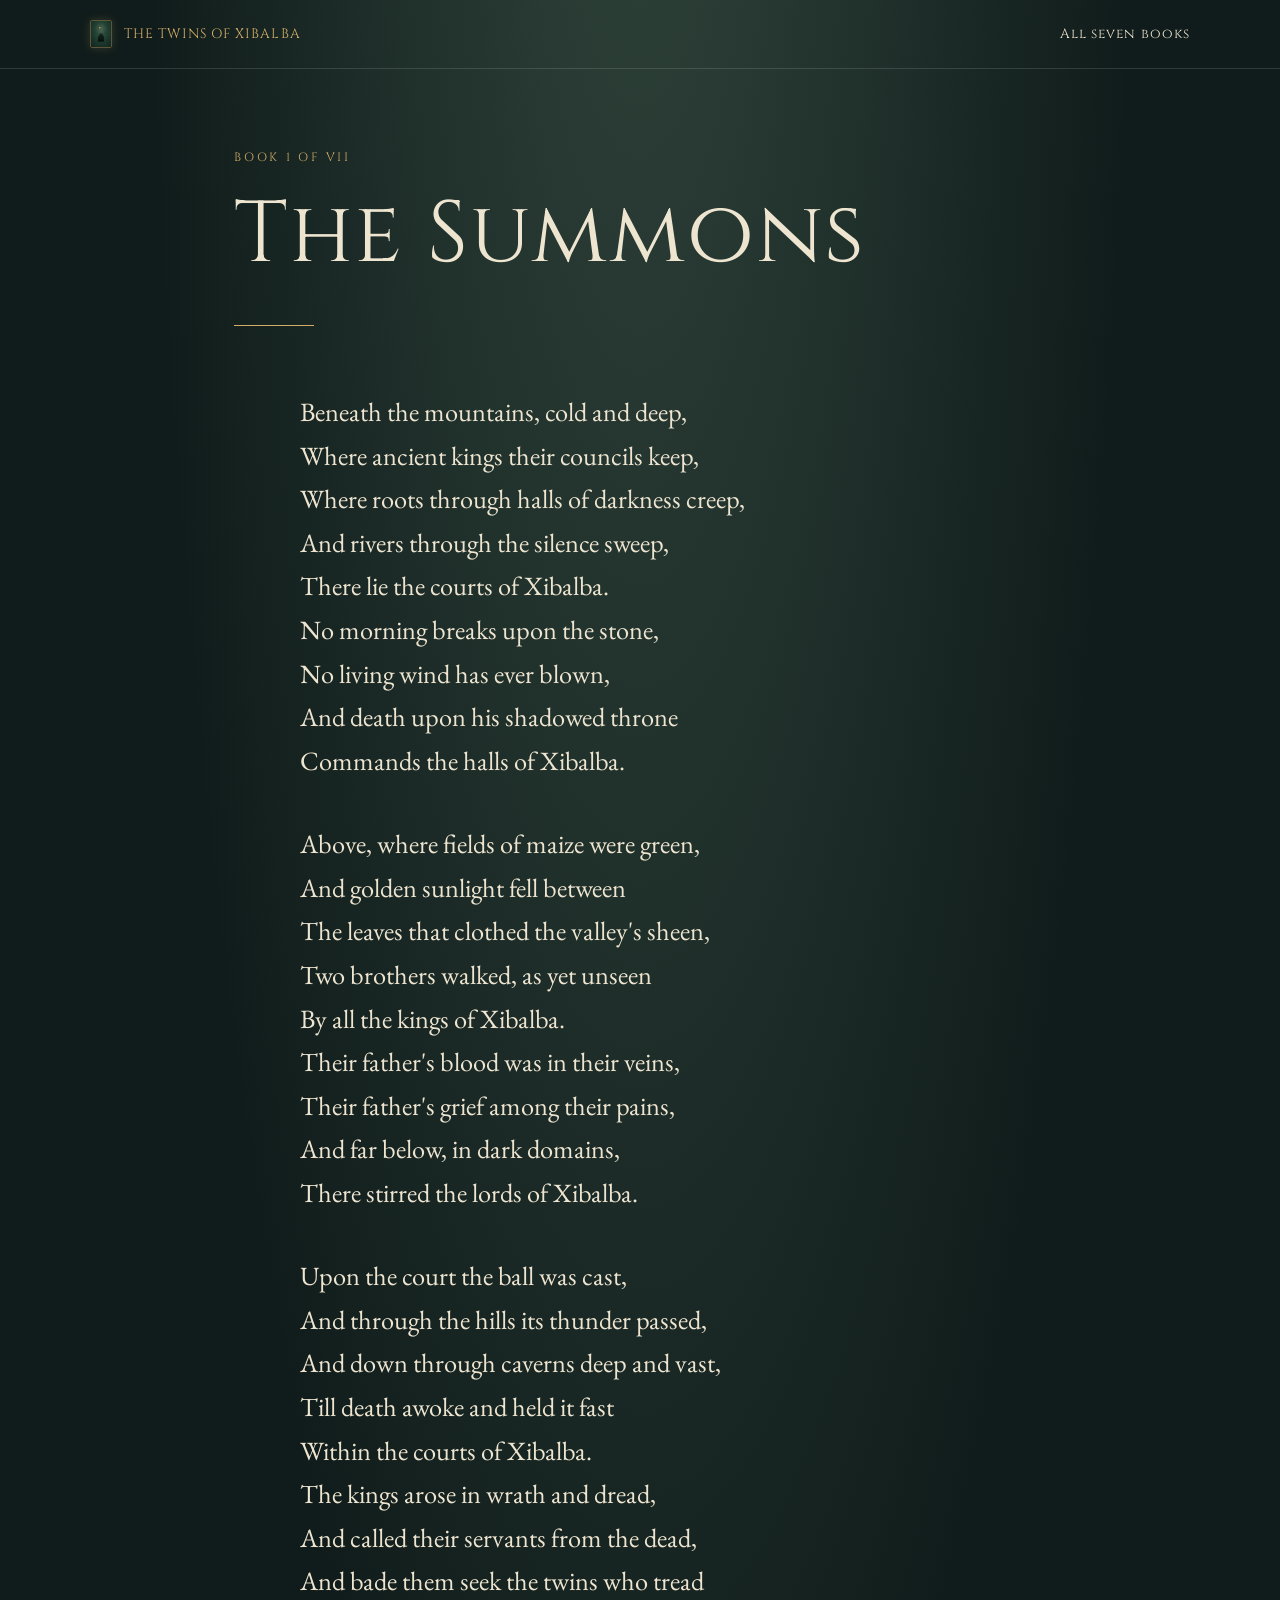
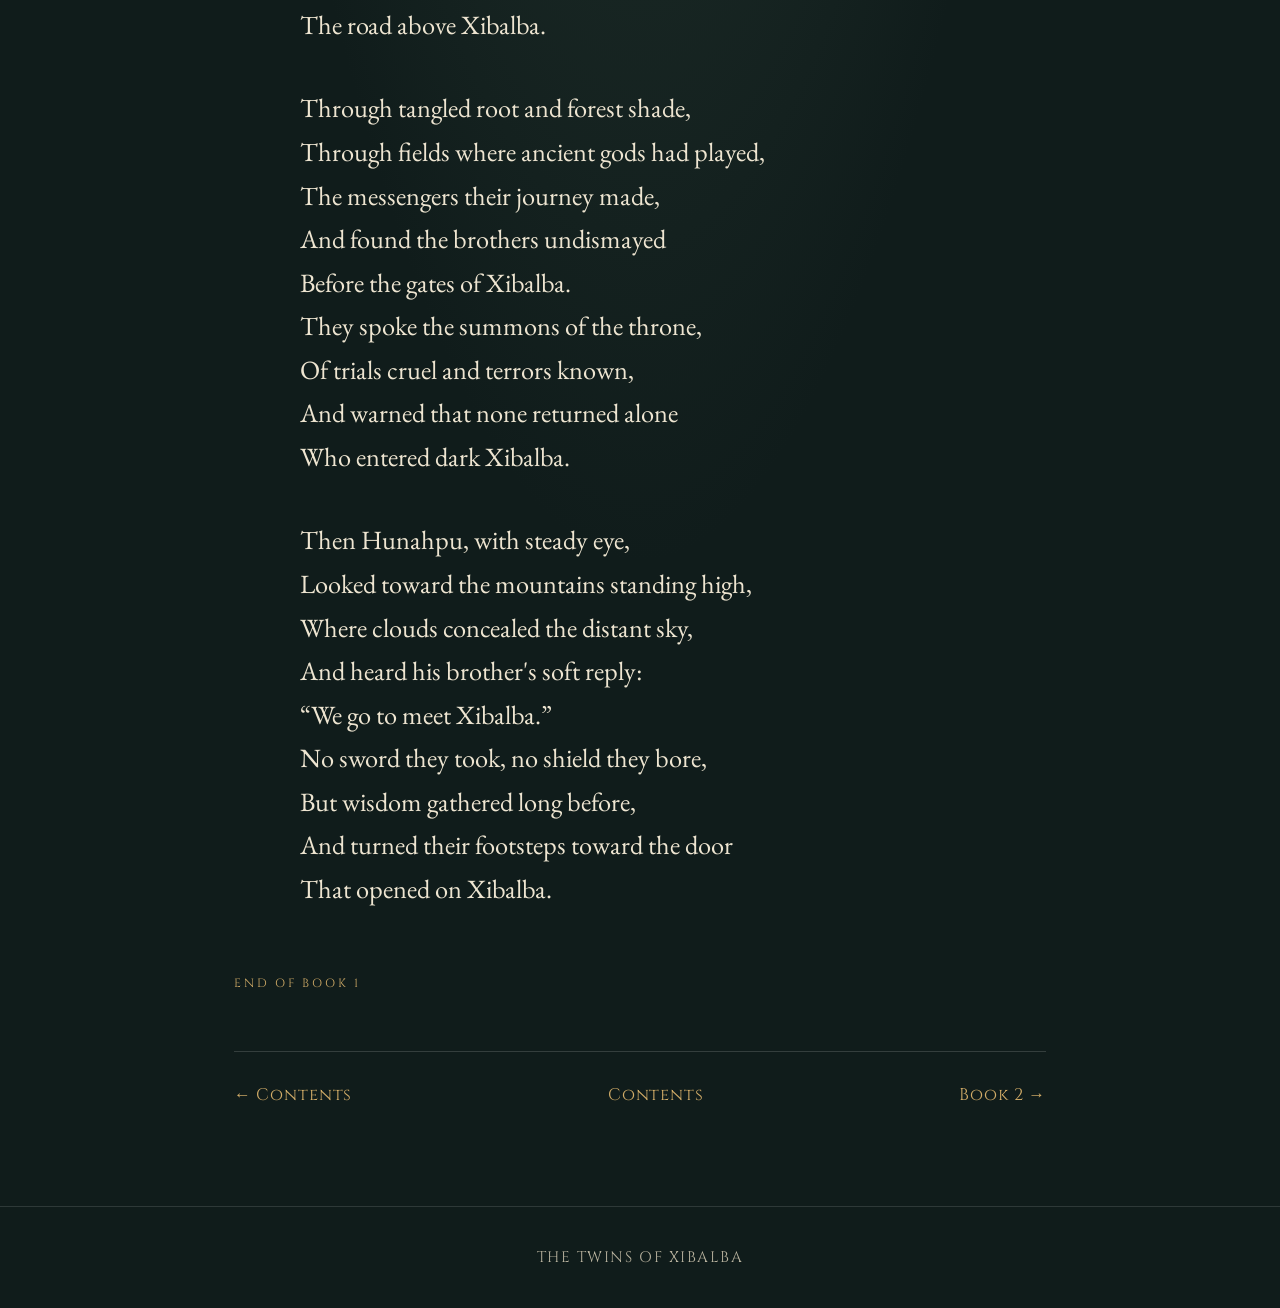
==== book-1.html @ a1325453 "Add GitHub Pages web edition with gate SVG and styled reader" ====
<!doctype html>
<html lang="en">
<head>
  <meta charset="utf-8">
  <meta name="viewport" content="width=device-width, initial-scale=1">
  <title>Book 1: The Summons | The Twins of Xibalba</title>
  <meta name="description" content="Book I: The Summons of The Twins of Xibalba epic poem.">
  <link rel="icon" type="image/svg+xml" href="gate.svg">
  <link rel="stylesheet" href="style.css">
  <link rel="preconnect" href="https://fonts.googleapis.com">
  <link rel="preconnect" href="https://fonts.gstatic.com" crossorigin>
</head>
<body>
  <header>
    <a class="brand" href="index.html">
      <img src="gate.svg" alt="" class="brand-icon" width="22" height="28">
      <span>THE TWINS OF XIBALBA</span>
    </a>
    <a href="index.html">All seven books</a>
  </header>
  
  <main class="wrap">
    <div class="eyebrow">Book 1 of VII</div>
    <h1>The Summons</h1>
    <div class="rule"></div>
    
    <article class="poem">
<p class="stanza">Beneath the mountains, cold and deep,
Where ancient kings their councils keep,
Where roots through halls of darkness creep,
And rivers through the silence sweep,
There lie the courts of Xibalba.
No morning breaks upon the stone,
No living wind has ever blown,
And death upon his shadowed throne
Commands the halls of Xibalba.</p>
<p class="stanza">Above, where fields of maize were green,
And golden sunlight fell between
The leaves that clothed the valley&#x27;s sheen,
Two brothers walked, as yet unseen
By all the kings of Xibalba.
Their father&#x27;s blood was in their veins,
Their father&#x27;s grief among their pains,
And far below, in dark domains,
There stirred the lords of Xibalba.</p>
<p class="stanza">Upon the court the ball was cast,
And through the hills its thunder passed,
And down through caverns deep and vast,
Till death awoke and held it fast
Within the courts of Xibalba.
The kings arose in wrath and dread,
And called their servants from the dead,
And bade them seek the twins who tread
The road above Xibalba.</p>
<p class="stanza">Through tangled root and forest shade,
Through fields where ancient gods had played,
The messengers their journey made,
And found the brothers undismayed
Before the gates of Xibalba.
They spoke the summons of the throne,
Of trials cruel and terrors known,
And warned that none returned alone
Who entered dark Xibalba.</p>
<p class="stanza">Then Hunahpu, with steady eye,
Looked toward the mountains standing high,
Where clouds concealed the distant sky,
And heard his brother&#x27;s soft reply:
“We go to meet Xibalba.”
No sword they took, no shield they bore,
But wisdom gathered long before,
And turned their footsteps toward the door
That opened on Xibalba.</p>
    </article>
    
    <p class="eyebrow">End of Book 1</p>
    
    <nav class="nav">
      <a href="index.html">← Contents</a>
      <a href="index.html">Contents</a>
      <a href="book-2.html">Book 2 →</a>
    </nav>
  </main>
  
  <footer>THE TWINS OF XIBALBA</footer>
</body>
</html>
---- style.css ----
@import url('https://fonts.googleapis.com/css2?family=Cinzel:wght@400;600&family=EB+Garamond:ital,wght@0,400;0,500;0,600;1,400;1,500&display=swap');

:root {
  color-scheme: dark;
  --bg: #101c1b;
  --fg: #eee5d1;
  --muted: #b8b29e;
  --gold: #d3ad68;
  --gold-glow: rgba(211, 173, 104, 0.2);
  --border: #ffffff20;
}

* {
  box-sizing: border-box;
}

body {
  margin: 0;
  background: radial-gradient(ellipse at 50% -15%, #30443b, transparent 55%), var(--bg);
  color: var(--fg);
  font-family: 'EB Garamond', Georgia, serif;
  min-height: 100vh;
  text-rendering: optimizeLegibility;
  -webkit-font-smoothing: antialiased;
}

a {
  color: inherit;
  text-decoration: none;
  transition: color 0.15s ease, border-color 0.15s ease;
}

a:hover {
  color: var(--gold);
}

a:focus-visible {
  outline: 2px solid var(--gold);
  outline-offset: 4px;
  border-radius: 2px;
}

header {
  display: flex;
  align-items: center;
  justify-content: space-between;
  gap: 1rem;
  padding: 20px max(24px, calc((100vw - 1100px) / 2));
  border-bottom: 1px solid var(--border);
}

header a {
  font-family: 'Cinzel', serif;
  font-size: 0.85rem;
  letter-spacing: 0.08em;
}

.brand {
  display: inline-flex;
  align-items: center;
  gap: 12px;
  color: var(--gold);
}

.brand-icon {
  width: 22px;
  height: 28px;
  object-fit: cover;
  border-radius: 2px;
  border: 1px solid rgba(211, 173, 104, 0.4);
  box-shadow: 0 0 10px rgba(211, 173, 104, 0.2);
}

.wrap {
  max-width: 860px;
  margin: auto;
  padding: 80px 24px 100px;
}

.eyebrow {
  font-family: 'Cinzel', serif;
  font-size: 0.75rem;
  letter-spacing: 0.23em;
  color: var(--gold);
  text-transform: uppercase;
}

h1 {
  font: 400 clamp(2.6rem, 7vw, 5.4rem) / 1.16 'Cinzel', serif;
  margin: 20px 0;
  letter-spacing: 0.02em;
}

h2 {
  font: 400 1.7rem 'Cinzel', serif;
  color: var(--gold);
}

.sub {
  font-size: 1.4rem;
  color: var(--muted);
  line-height: 1.5;
  margin: 16px 0;
}

.intro-text {
  margin-top: 36px;
  font-size: 1.35rem;
}

.rule {
  height: 1px;
  width: 80px;
  background: var(--gold);
  margin: 40px 0;
}

.hero-art {
  display: flex;
  justify-content: center;
  margin: 48px auto;
}

.gate-art {
  max-width: 340px;
  width: 100%;
  height: auto;
  border-radius: 6px;
  border: 1px solid rgba(211, 173, 104, 0.35);
  box-shadow: 0 18px 45px rgba(0, 0, 0, 0.65), 0 0 35px var(--gold-glow);
  transition: transform 0.3s ease, box-shadow 0.3s ease;
}

.gate-art:hover {
  transform: translateY(-2px);
  box-shadow: 0 22px 55px rgba(0, 0, 0, 0.75), 0 0 45px rgba(211, 173, 104, 0.3);
}

.stanza {
  white-space: pre-line;
  font-size: clamp(1.35rem, 2.5vw, 1.65rem);
  line-height: 1.65;
  margin: 0 0 2.5rem;
}

.poem {
  max-width: 680px;
  margin: 64px auto;
}

.nav {
  display: flex;
  justify-content: space-between;
  align-items: center;
  gap: 20px;
  border-top: 1px solid rgba(255, 255, 255, 0.15);
  padding-top: 32px;
  margin-top: 60px;
  font-size: 1.25rem;
  font-family: 'Cinzel', serif;
}

.nav a {
  color: var(--gold);
  font-size: 1.05rem;
  letter-spacing: 0.05em;
}

.books {
  display: grid;
  grid-template-columns: repeat(auto-fit, minmax(240px, 1fr));
  gap: 18px;
  margin-top: 48px;
  margin-bottom: 48px;
}

.book {
  display: flex;
  flex-direction: column;
  padding: 24px;
  border: 1px solid #c7a66c44;
  background: #ffffff06;
  min-height: 175px;
  border-radius: 4px;
  transition: background 0.2s ease, border-color 0.2s ease, transform 0.15s ease;
}

.book:hover {
  background: #ffffff10;
  border-color: var(--gold);
  transform: translateY(-2px);
}

.book small {
  font-family: 'Cinzel', serif;
  color: var(--gold);
  font-size: 0.75rem;
  letter-spacing: 0.15em;
}

.book h2 {
  font-size: 1.25rem;
  color: var(--fg);
  margin: 10px 0 8px;
  line-height: 1.3;
}

.book-synopsis {
  font-size: 0.98rem;
  color: var(--muted);
  line-height: 1.45;
  margin: 0;
  margin-top: auto;
}

.note {
  font-size: 1rem;
  color: var(--muted);
  border-left: 2px solid var(--gold);
  padding-left: 16px;
  line-height: 1.5;
  margin-top: 36px;
}

footer {
  text-align: center;
  color: var(--muted);
  padding: 40px 20px;
  font-size: 0.95rem;
  font-family: 'Cinzel', serif;
  letter-spacing: 0.1em;
  border-top: 1px solid var(--border);
}

@media (max-width: 600px) {
  header {
    padding: 16px 20px;
  }
  .wrap {
    padding-top: 48px;
    padding-bottom: 60px;
  }
  .stanza {
    font-size: 1.25rem;
    line-height: 1.55;
  }
  .nav {
    flex-direction: column;
    align-items: stretch;
    text-align: center;
    gap: 12px;
  }
}
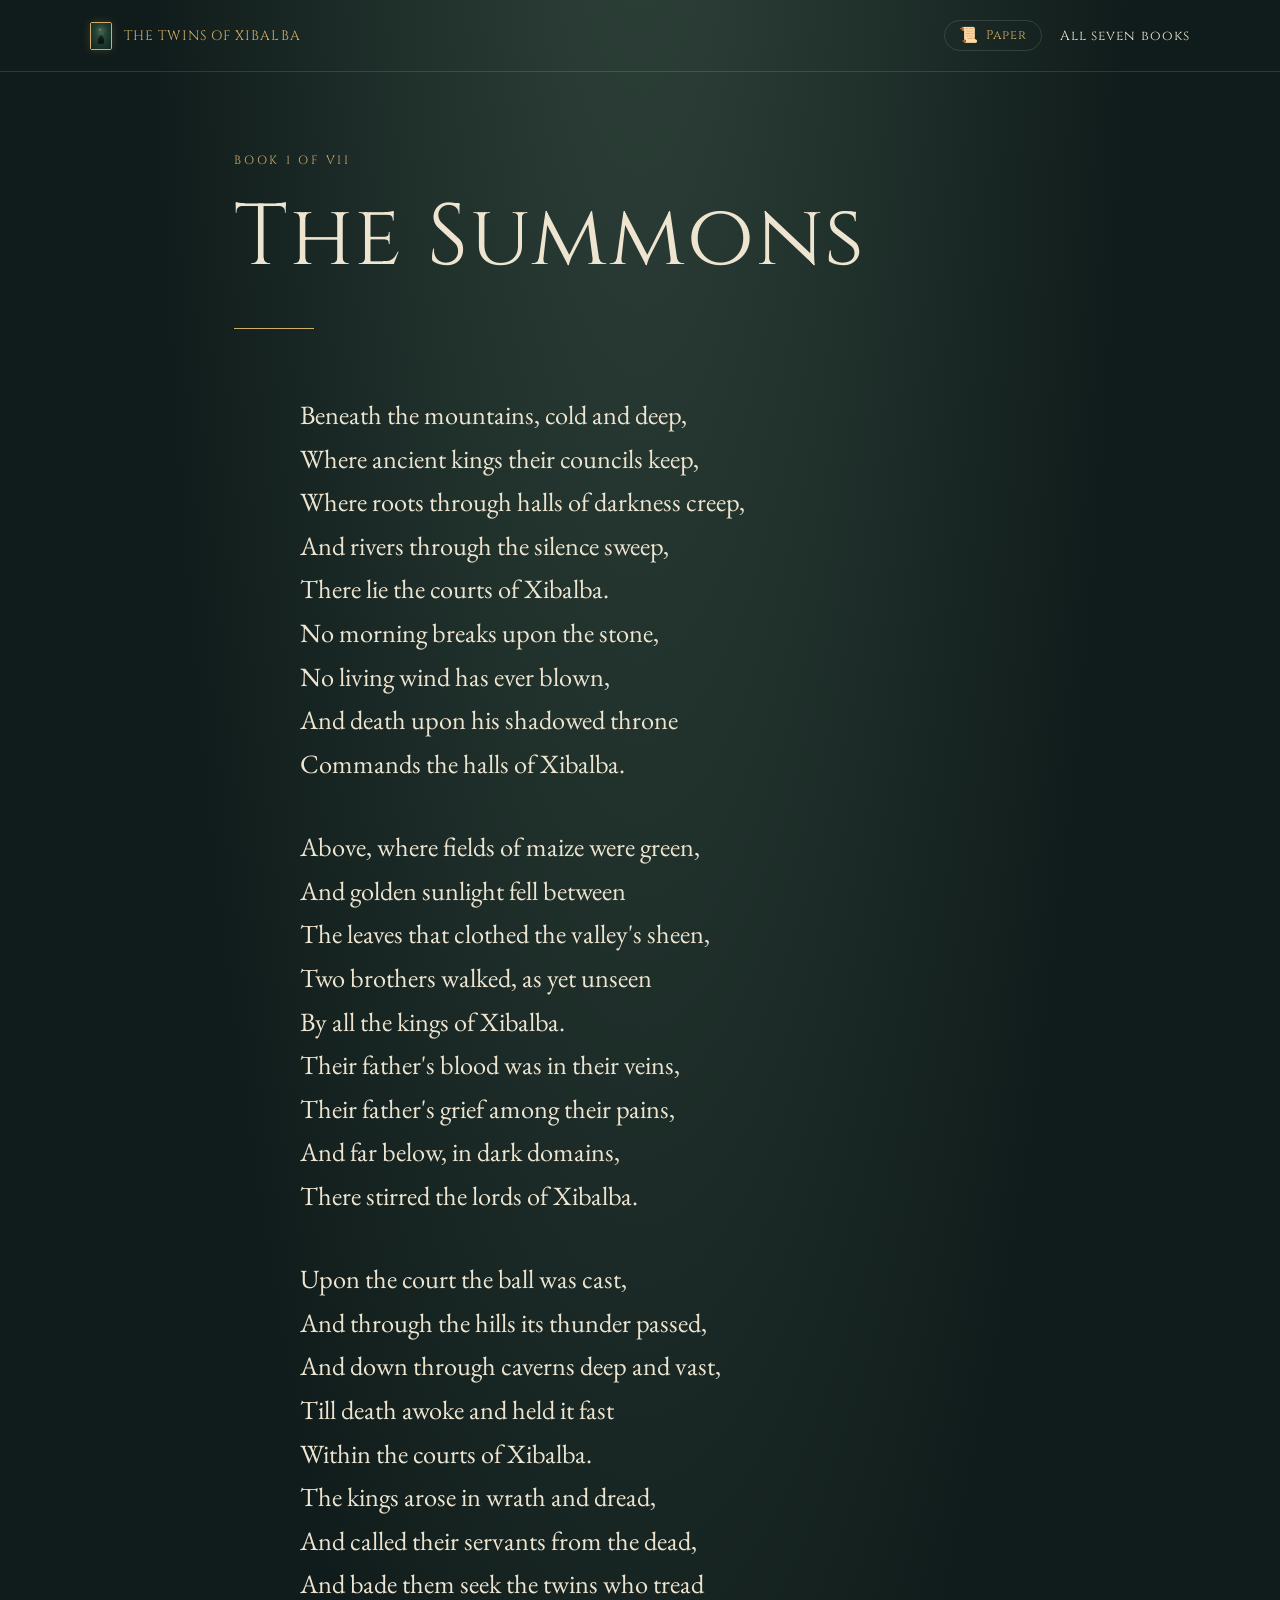
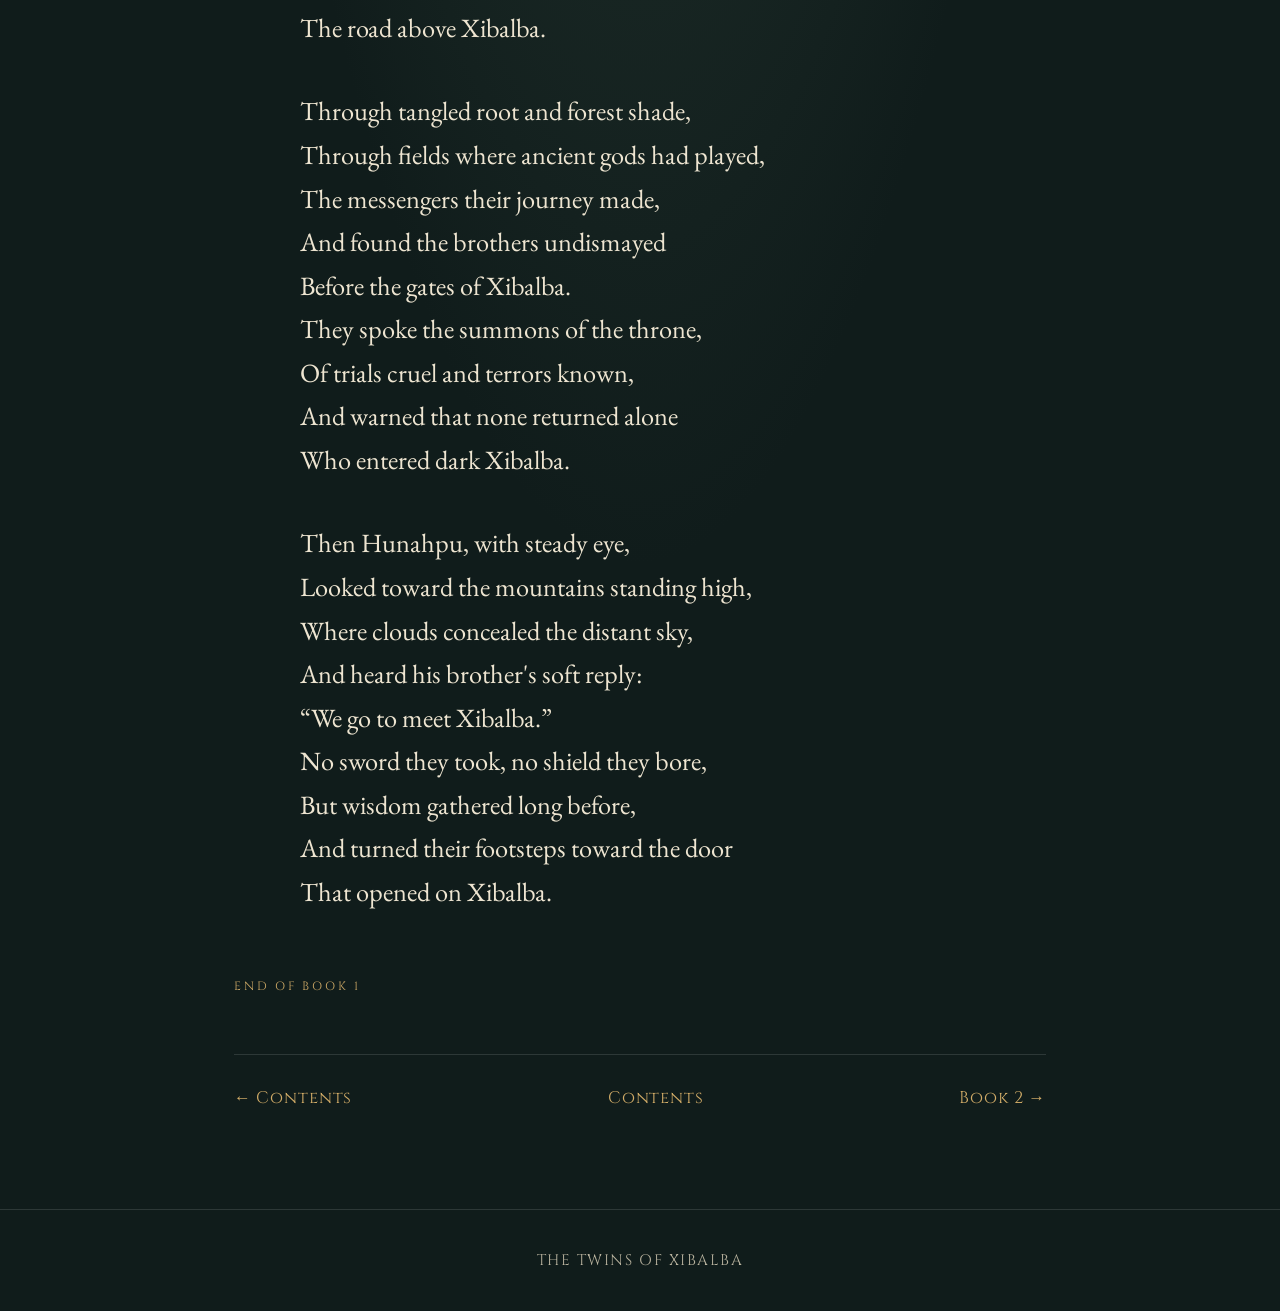
==== commit e06fdc9e: "Add persistent Paper mode reading theme and header toggle" ====
--- a/book-1.html
+++ b/book-1.html
@@ -9,6 +9,15 @@
   <link rel="stylesheet" href="style.css">
   <link rel="preconnect" href="https://fonts.googleapis.com">
   <link rel="preconnect" href="https://fonts.gstatic.com" crossorigin>
+  <script>
+    (function() {
+      try {
+        if (localStorage.getItem('theme') === 'paper') {
+          document.documentElement.setAttribute('data-theme', 'paper');
+        }
+      } catch(e) {}
+    })();
+  </script>
 </head>
 <body>
   <header>
@@ -16,7 +25,13 @@
       <img src="gate.svg" alt="" class="brand-icon" width="22" height="28">
       <span>THE TWINS OF XIBALBA</span>
     </a>
-    <a href="index.html">All seven books</a>
+    <div class="header-actions">
+      <button id="theme-toggle" class="theme-toggle" type="button" aria-label="Toggle paper mode" title="Switch between Night and Paper mode">
+        <span class="theme-toggle-icon">📜</span>
+        <span class="theme-toggle-label">Paper</span>
+      </button>
+      <a href="index.html" class="header-link">All seven books</a>
+    </div>
   </header>
   
   <main class="wrap">
@@ -82,5 +97,6 @@
   </main>
   
   <footer>THE TWINS OF XIBALBA</footer>
+  <script src="script.js"></script>
 </body>
 </html>
--- a/style.css
+++ b/style.css
@@ -3,11 +3,29 @@
 :root {
   color-scheme: dark;
   --bg: #101c1b;
+  --bg-gradient: radial-gradient(ellipse at 50% -15%, #30443b, transparent 55%), var(--bg);
   --fg: #eee5d1;
   --muted: #b8b29e;
   --gold: #d3ad68;
   --gold-glow: rgba(211, 173, 104, 0.2);
-  --border: #ffffff20;
+  --border: rgba(255, 255, 255, 0.12);
+  --card-bg: rgba(255, 255, 255, 0.03);
+  --card-hover: rgba(255, 255, 255, 0.07);
+  --card-border: rgba(199, 166, 108, 0.28);
+}
+
+[data-theme="paper"] {
+  color-scheme: light;
+  --bg: #f7f2e7;
+  --bg-gradient: radial-gradient(ellipse at 50% -15%, #ece1cd, transparent 65%), var(--bg);
+  --fg: #24201c;
+  --muted: #6b6254;
+  --gold: #96702c;
+  --gold-glow: rgba(150, 112, 44, 0.15);
+  --border: rgba(60, 50, 35, 0.16);
+  --card-bg: rgba(255, 255, 255, 0.6);
+  --card-hover: rgba(255, 255, 255, 0.95);
+  --card-border: rgba(150, 112, 44, 0.32);
 }
 
 * {
@@ -16,12 +34,14 @@
 
 body {
   margin: 0;
-  background: radial-gradient(ellipse at 50% -15%, #30443b, transparent 55%), var(--bg);
+  background: var(--bg-gradient);
+  background-color: var(--bg);
   color: var(--fg);
   font-family: 'EB Garamond', Georgia, serif;
   min-height: 100vh;
   text-rendering: optimizeLegibility;
   -webkit-font-smoothing: antialiased;
+  transition: background-color 0.25s ease, color 0.25s ease;
 }
 
 a {
@@ -47,6 +67,7 @@
   gap: 1rem;
   padding: 20px max(24px, calc((100vw - 1100px) / 2));
   border-bottom: 1px solid var(--border);
+  transition: border-color 0.25s ease;
 }
 
 header a {
@@ -67,8 +88,52 @@
   height: 28px;
   object-fit: cover;
   border-radius: 2px;
-  border: 1px solid rgba(211, 173, 104, 0.4);
-  box-shadow: 0 0 10px rgba(211, 173, 104, 0.2);
+  border: 1px solid var(--gold);
+  box-shadow: 0 0 10px var(--gold-glow);
+  transition: border-color 0.25s ease, box-shadow 0.25s ease;
+}
+
+.header-actions {
+  display: flex;
+  align-items: center;
+  gap: 18px;
+}
+
+.header-link {
+  font-family: 'Cinzel', serif;
+  font-size: 0.85rem;
+  letter-spacing: 0.08em;
+}
+
+.theme-toggle {
+  background: transparent;
+  border: 1px solid var(--border);
+  color: var(--gold);
+  font-family: 'Cinzel', serif;
+  font-size: 0.8rem;
+  letter-spacing: 0.08em;
+  padding: 6px 14px;
+  border-radius: 20px;
+  cursor: pointer;
+  display: inline-flex;
+  align-items: center;
+  gap: 7px;
+  transition: all 0.2s ease;
+}
+
+.theme-toggle:hover {
+  background: var(--card-hover);
+  border-color: var(--gold);
+}
+
+.theme-toggle:focus-visible {
+  outline: 2px solid var(--gold);
+  outline-offset: 3px;
+}
+
+.theme-toggle-icon {
+  font-size: 0.95rem;
+  line-height: 1;
 }
 
 .wrap {
@@ -101,6 +166,7 @@
   color: var(--muted);
   line-height: 1.5;
   margin: 16px 0;
+  transition: color 0.25s ease;
 }
 
 .intro-text {
@@ -128,12 +194,22 @@
   border-radius: 6px;
   border: 1px solid rgba(211, 173, 104, 0.35);
   box-shadow: 0 18px 45px rgba(0, 0, 0, 0.65), 0 0 35px var(--gold-glow);
-  transition: transform 0.3s ease, box-shadow 0.3s ease;
+  transition: transform 0.3s ease, box-shadow 0.3s ease, border-color 0.3s ease;
 }
 
 .gate-art:hover {
   transform: translateY(-2px);
   box-shadow: 0 22px 55px rgba(0, 0, 0, 0.75), 0 0 45px rgba(211, 173, 104, 0.3);
+}
+
+[data-theme="paper"] .gate-art {
+  box-shadow: 0 14px 35px rgba(60, 50, 35, 0.18), 0 0 30px var(--gold-glow);
+  border: 1px solid rgba(150, 112, 44, 0.35);
+}
+
+[data-theme="paper"] .brand-icon {
+  border-color: rgba(150, 112, 44, 0.45);
+  box-shadow: 0 0 8px rgba(150, 112, 44, 0.15);
 }
 
 .stanza {
@@ -153,11 +229,12 @@
   justify-content: space-between;
   align-items: center;
   gap: 20px;
-  border-top: 1px solid rgba(255, 255, 255, 0.15);
+  border-top: 1px solid var(--border);
   padding-top: 32px;
   margin-top: 60px;
   font-size: 1.25rem;
   font-family: 'Cinzel', serif;
+  transition: border-color 0.25s ease;
 }
 
 .nav a {
@@ -178,17 +255,18 @@
   display: flex;
   flex-direction: column;
   padding: 24px;
-  border: 1px solid #c7a66c44;
-  background: #ffffff06;
+  border: 1px solid var(--card-border);
+  background: var(--card-bg);
   min-height: 175px;
   border-radius: 4px;
-  transition: background 0.2s ease, border-color 0.2s ease, transform 0.15s ease;
+  transition: background 0.2s ease, border-color 0.2s ease, transform 0.15s ease, box-shadow 0.2s ease;
 }
 
 .book:hover {
-  background: #ffffff10;
+  background: var(--card-hover);
   border-color: var(--gold);
   transform: translateY(-2px);
+  box-shadow: 0 8px 24px var(--gold-glow);
 }
 
 .book small {
@@ -203,6 +281,7 @@
   color: var(--fg);
   margin: 10px 0 8px;
   line-height: 1.3;
+  transition: color 0.25s ease;
 }
 
 .book-synopsis {
@@ -211,6 +290,7 @@
   line-height: 1.45;
   margin: 0;
   margin-top: auto;
+  transition: color 0.25s ease;
 }
 
 .note {
@@ -220,6 +300,7 @@
   padding-left: 16px;
   line-height: 1.5;
   margin-top: 36px;
+  transition: color 0.25s ease;
 }
 
 footer {
@@ -230,11 +311,19 @@
   font-family: 'Cinzel', serif;
   letter-spacing: 0.1em;
   border-top: 1px solid var(--border);
+  transition: border-color 0.25s ease, color 0.25s ease;
 }
 
 @media (max-width: 600px) {
   header {
     padding: 16px 20px;
+  }
+  .header-actions {
+    gap: 12px;
+  }
+  .theme-toggle {
+    padding: 5px 10px;
+    font-size: 0.75rem;
   }
   .wrap {
     padding-top: 48px;
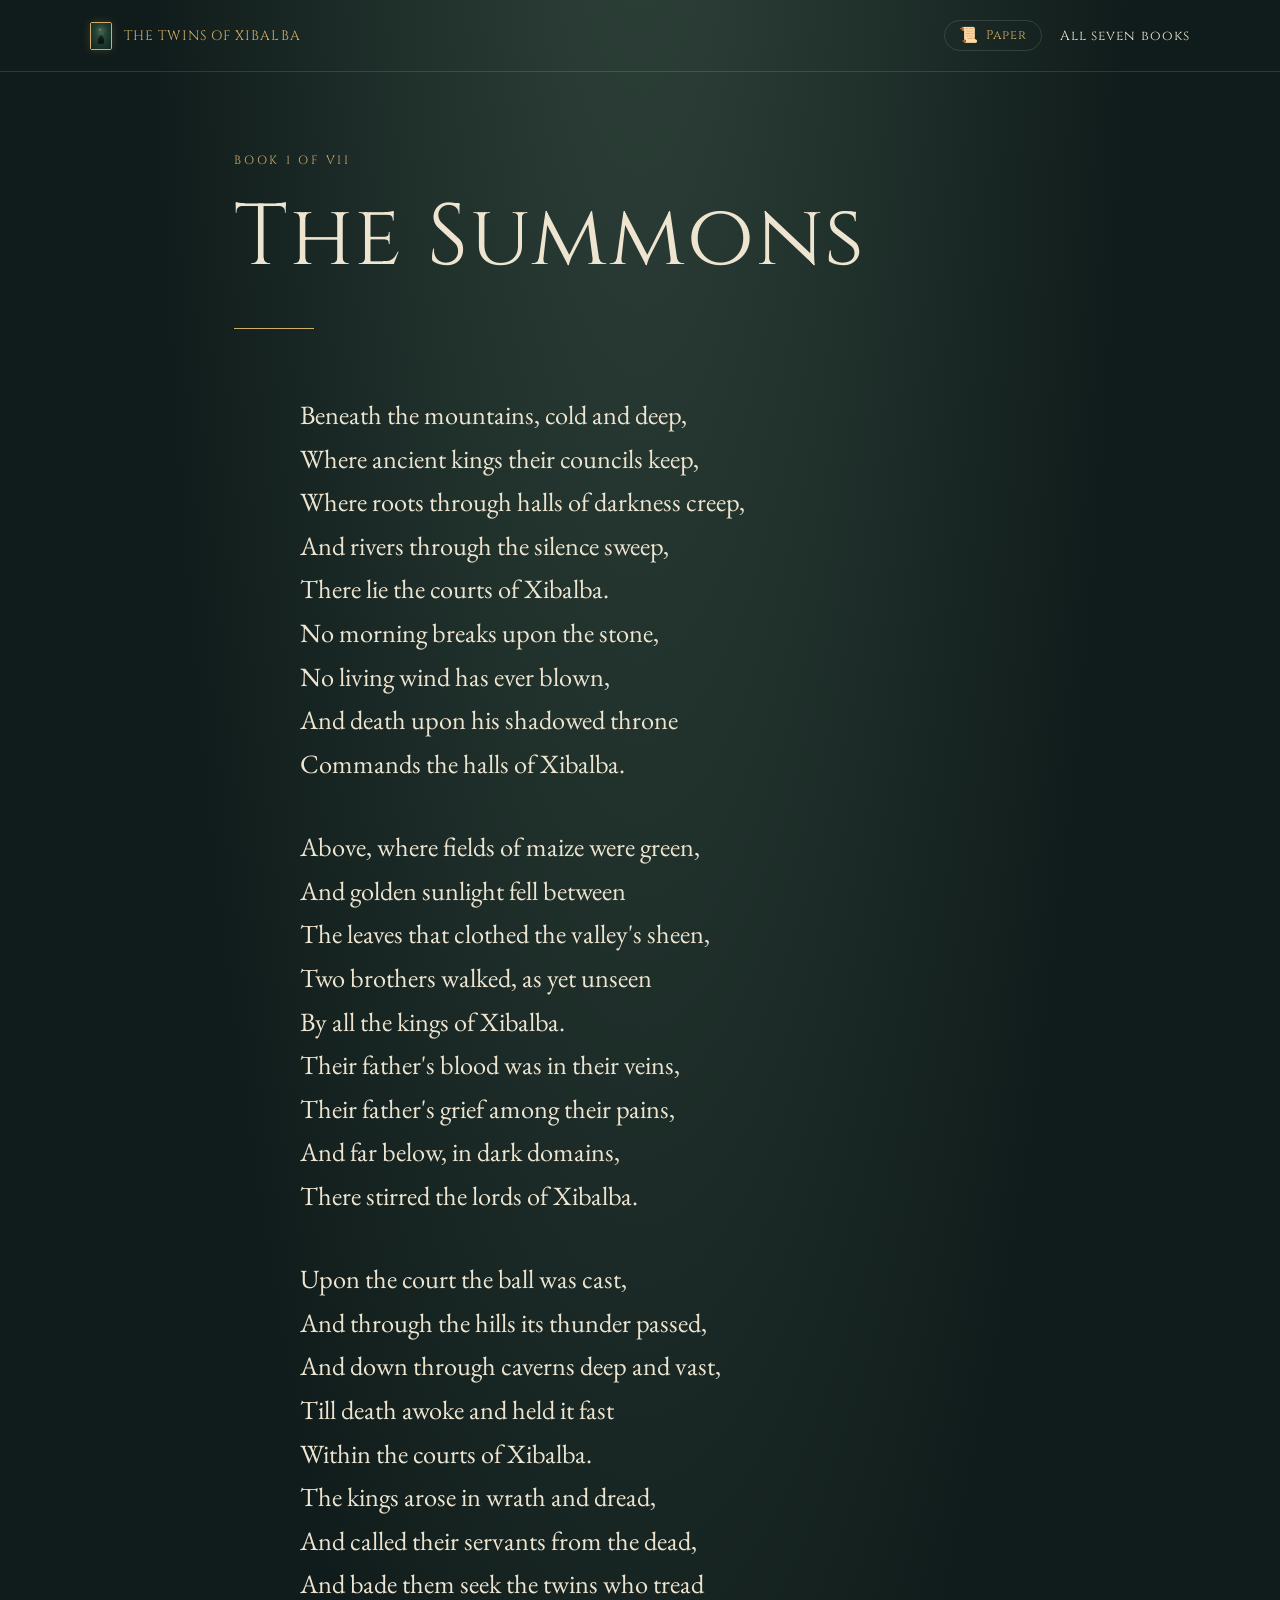
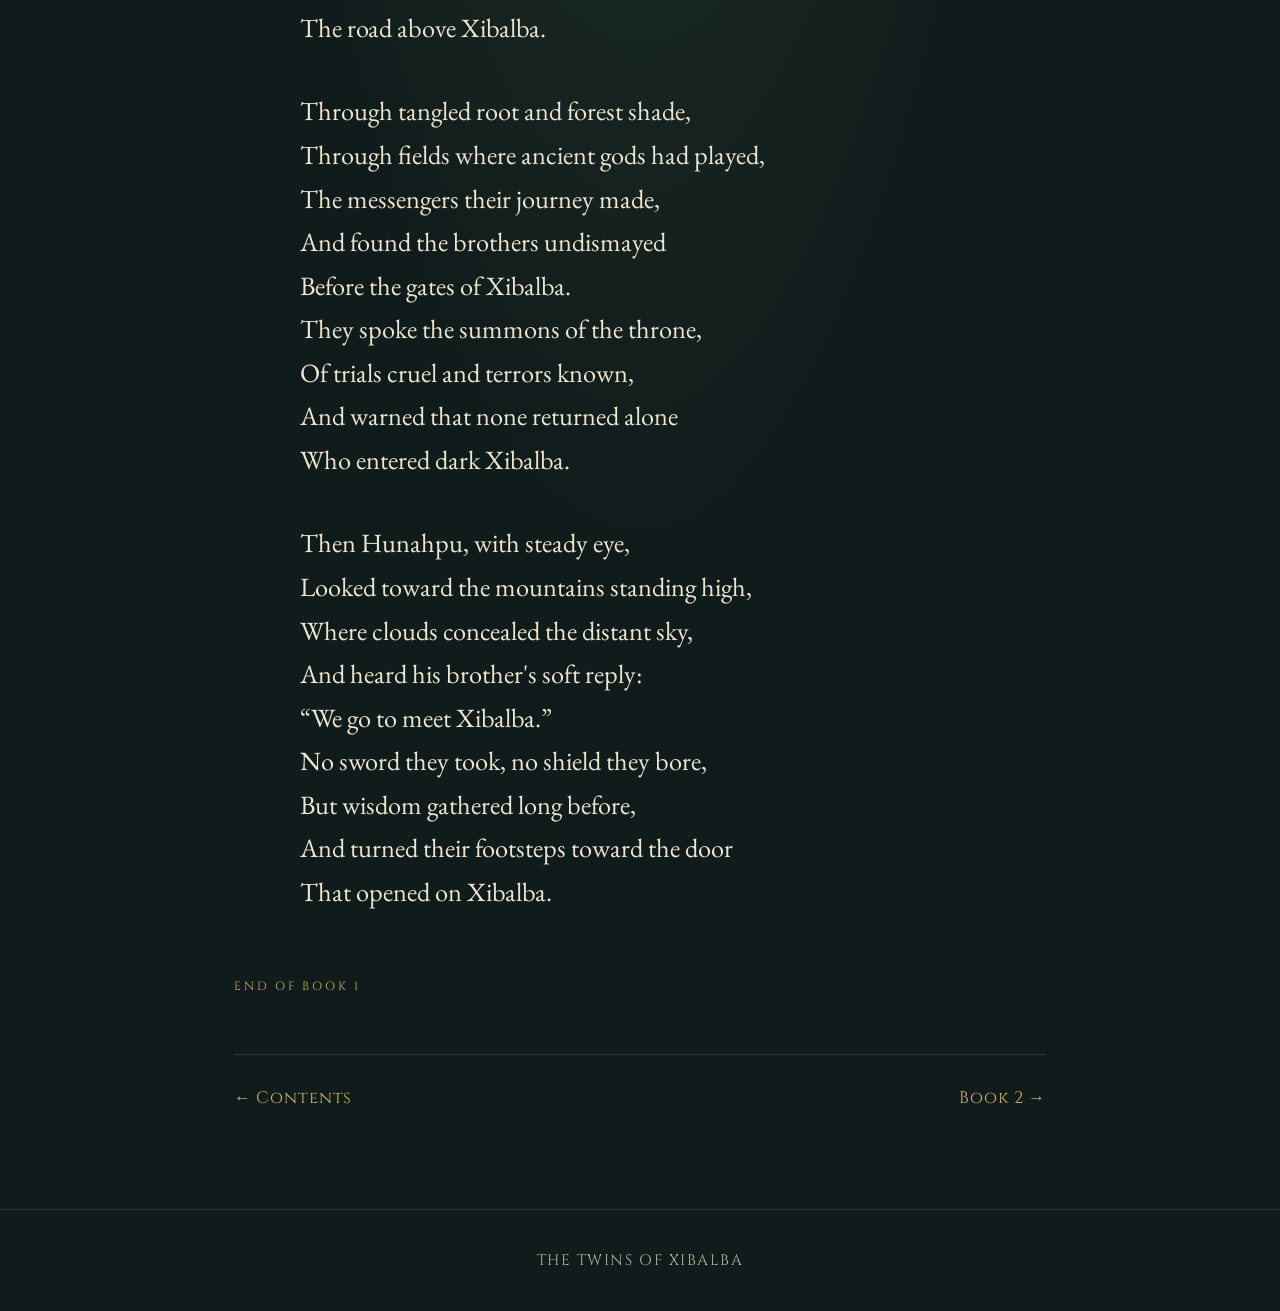
==== commit cb9134c2: "Remove redundant Contents link in Book 1 and Book 7 navigation" ====
--- a/book-1.html
+++ b/book-1.html
@@ -91,7 +91,6 @@
     
     <nav class="nav">
       <a href="index.html">← Contents</a>
-      <a href="index.html">Contents</a>
       <a href="book-2.html">Book 2 →</a>
     </nav>
   </main>
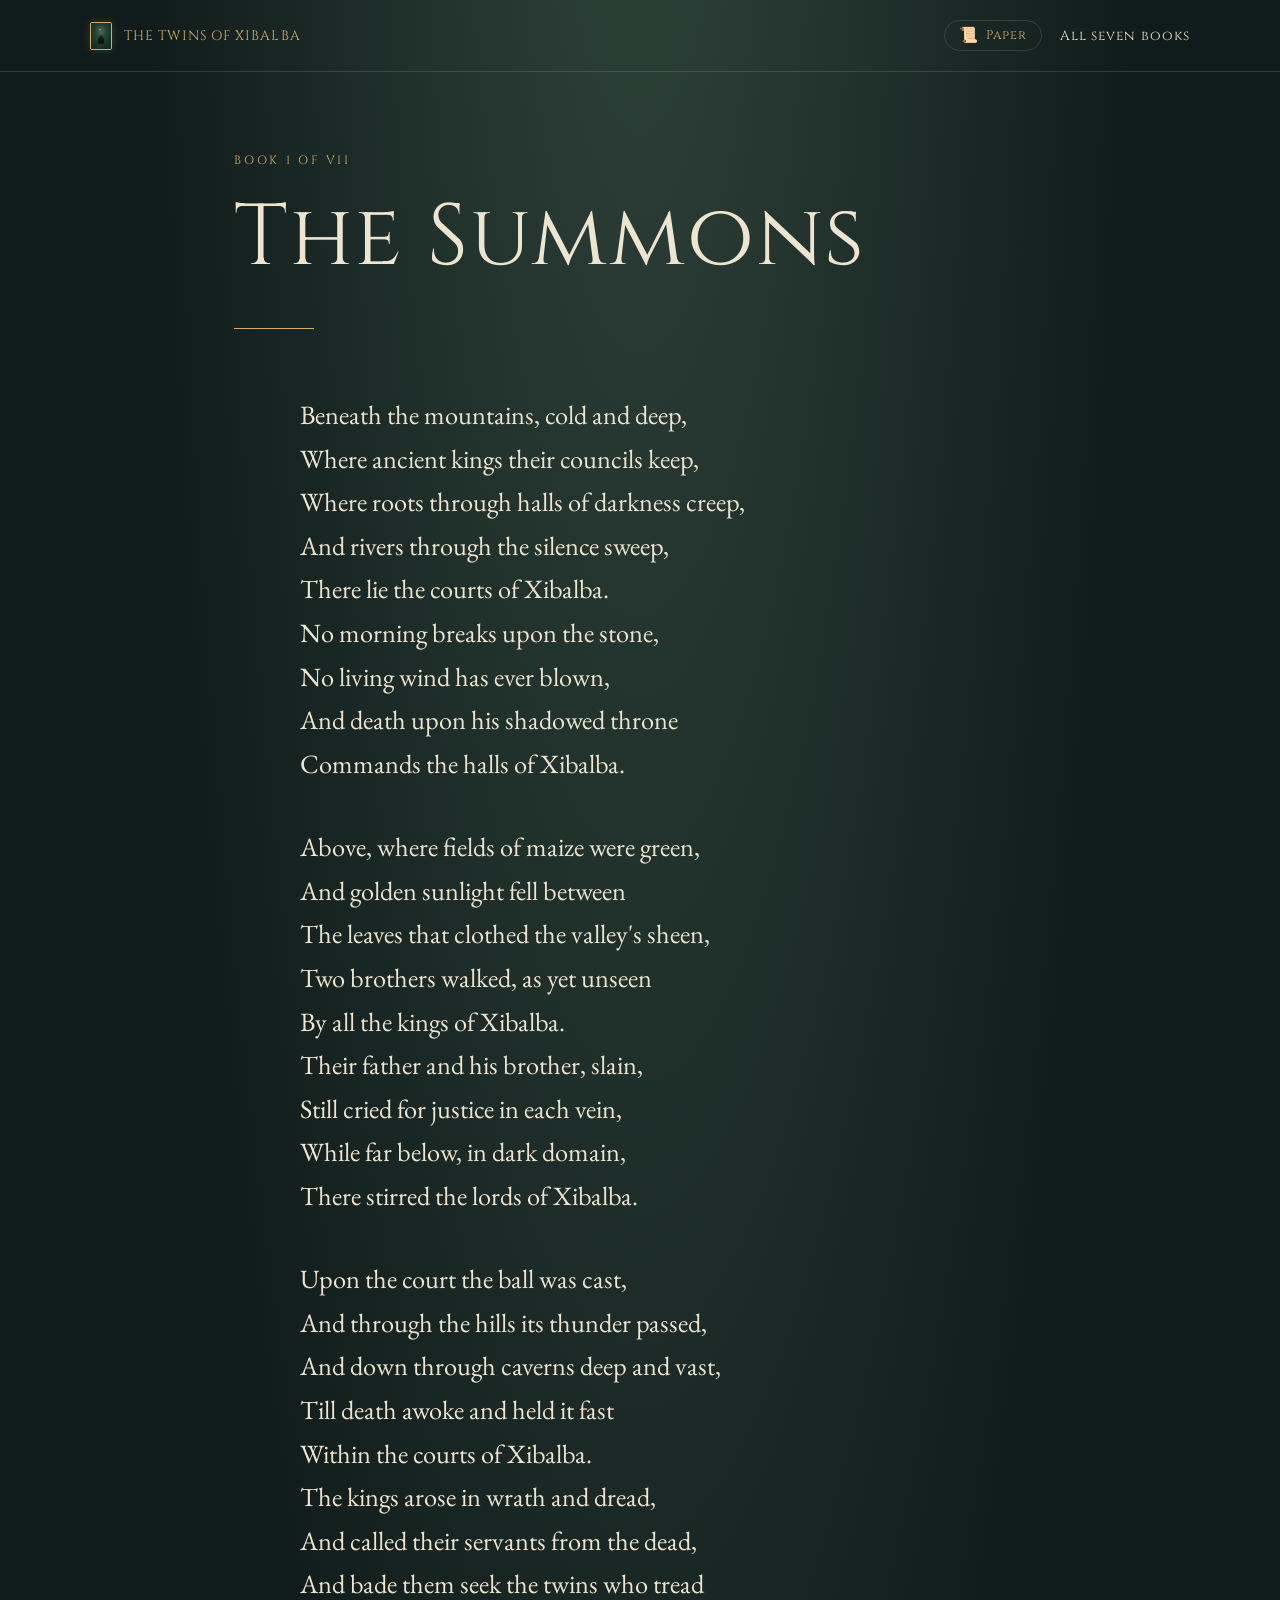
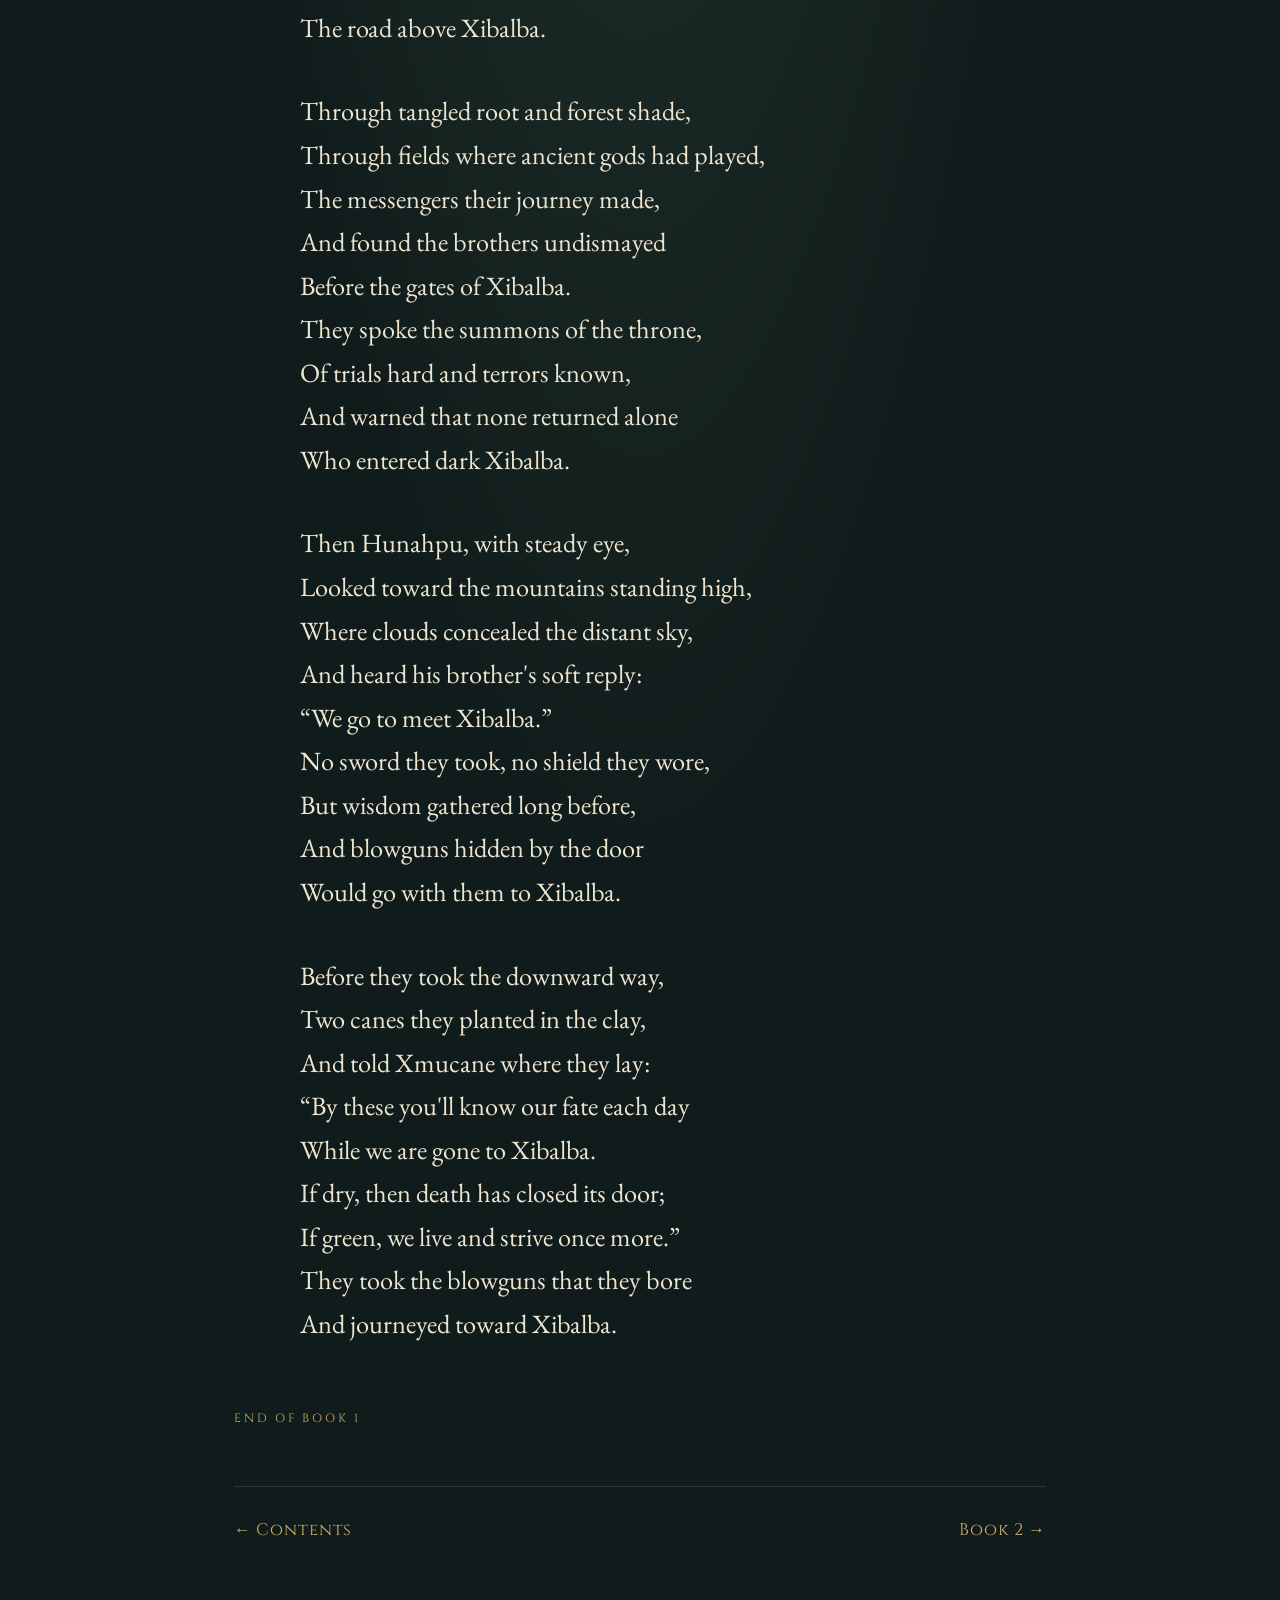
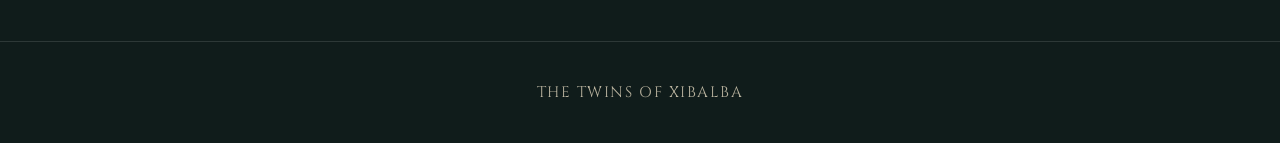
==== commit 7057fd66: "Tighten poem structure and narrative clarity" ====
--- a/book-1.html
+++ b/book-1.html
@@ -54,9 +54,9 @@
 The leaves that clothed the valley&#x27;s sheen,
 Two brothers walked, as yet unseen
 By all the kings of Xibalba.
-Their father&#x27;s blood was in their veins,
-Their father&#x27;s grief among their pains,
-And far below, in dark domains,
+Their father and his brother, slain,
+Still cried for justice in each vein,
+While far below, in dark domain,
 There stirred the lords of Xibalba.</p>
 <p class="stanza">Upon the court the ball was cast,
 And through the hills its thunder passed,
@@ -73,7 +73,7 @@
 And found the brothers undismayed
 Before the gates of Xibalba.
 They spoke the summons of the throne,
-Of trials cruel and terrors known,
+Of trials hard and terrors known,
 And warned that none returned alone
 Who entered dark Xibalba.</p>
 <p class="stanza">Then Hunahpu, with steady eye,
@@ -81,10 +81,19 @@
 Where clouds concealed the distant sky,
 And heard his brother&#x27;s soft reply:
 “We go to meet Xibalba.”
-No sword they took, no shield they bore,
+No sword they took, no shield they wore,
 But wisdom gathered long before,
-And turned their footsteps toward the door
-That opened on Xibalba.</p>
+And blowguns hidden by the door
+Would go with them to Xibalba.</p>
+<p class="stanza">Before they took the downward way,
+Two canes they planted in the clay,
+And told Xmucane where they lay:
+“By these you&#x27;ll know our fate each day
+While we are gone to Xibalba.
+If dry, then death has closed its door;
+If green, we live and strive once more.”
+They took the blowguns that they bore
+And journeyed toward Xibalba.</p>
     </article>
     
     <p class="eyebrow">End of Book 1</p>
--- a/style.css
+++ b/style.css
@@ -245,10 +245,34 @@
 
 .books {
   display: grid;
-  grid-template-columns: repeat(auto-fit, minmax(240px, 1fr));
+  grid-template-columns: 1fr;
   gap: 18px;
   margin-top: 48px;
   margin-bottom: 48px;
+}
+
+@media (min-width: 520px) {
+  .books {
+    grid-template-columns: repeat(2, 1fr);
+  }
+  .book:last-child {
+    grid-column: 1 / -1;
+    max-width: 380px;
+    margin: 0 auto;
+    width: 100%;
+  }
+}
+
+@media (min-width: 760px) {
+  .books {
+    grid-template-columns: repeat(3, 1fr);
+  }
+  .book:last-child {
+    grid-column: 2;
+    max-width: none;
+    margin: 0;
+    width: auto;
+  }
 }
 
 .book {
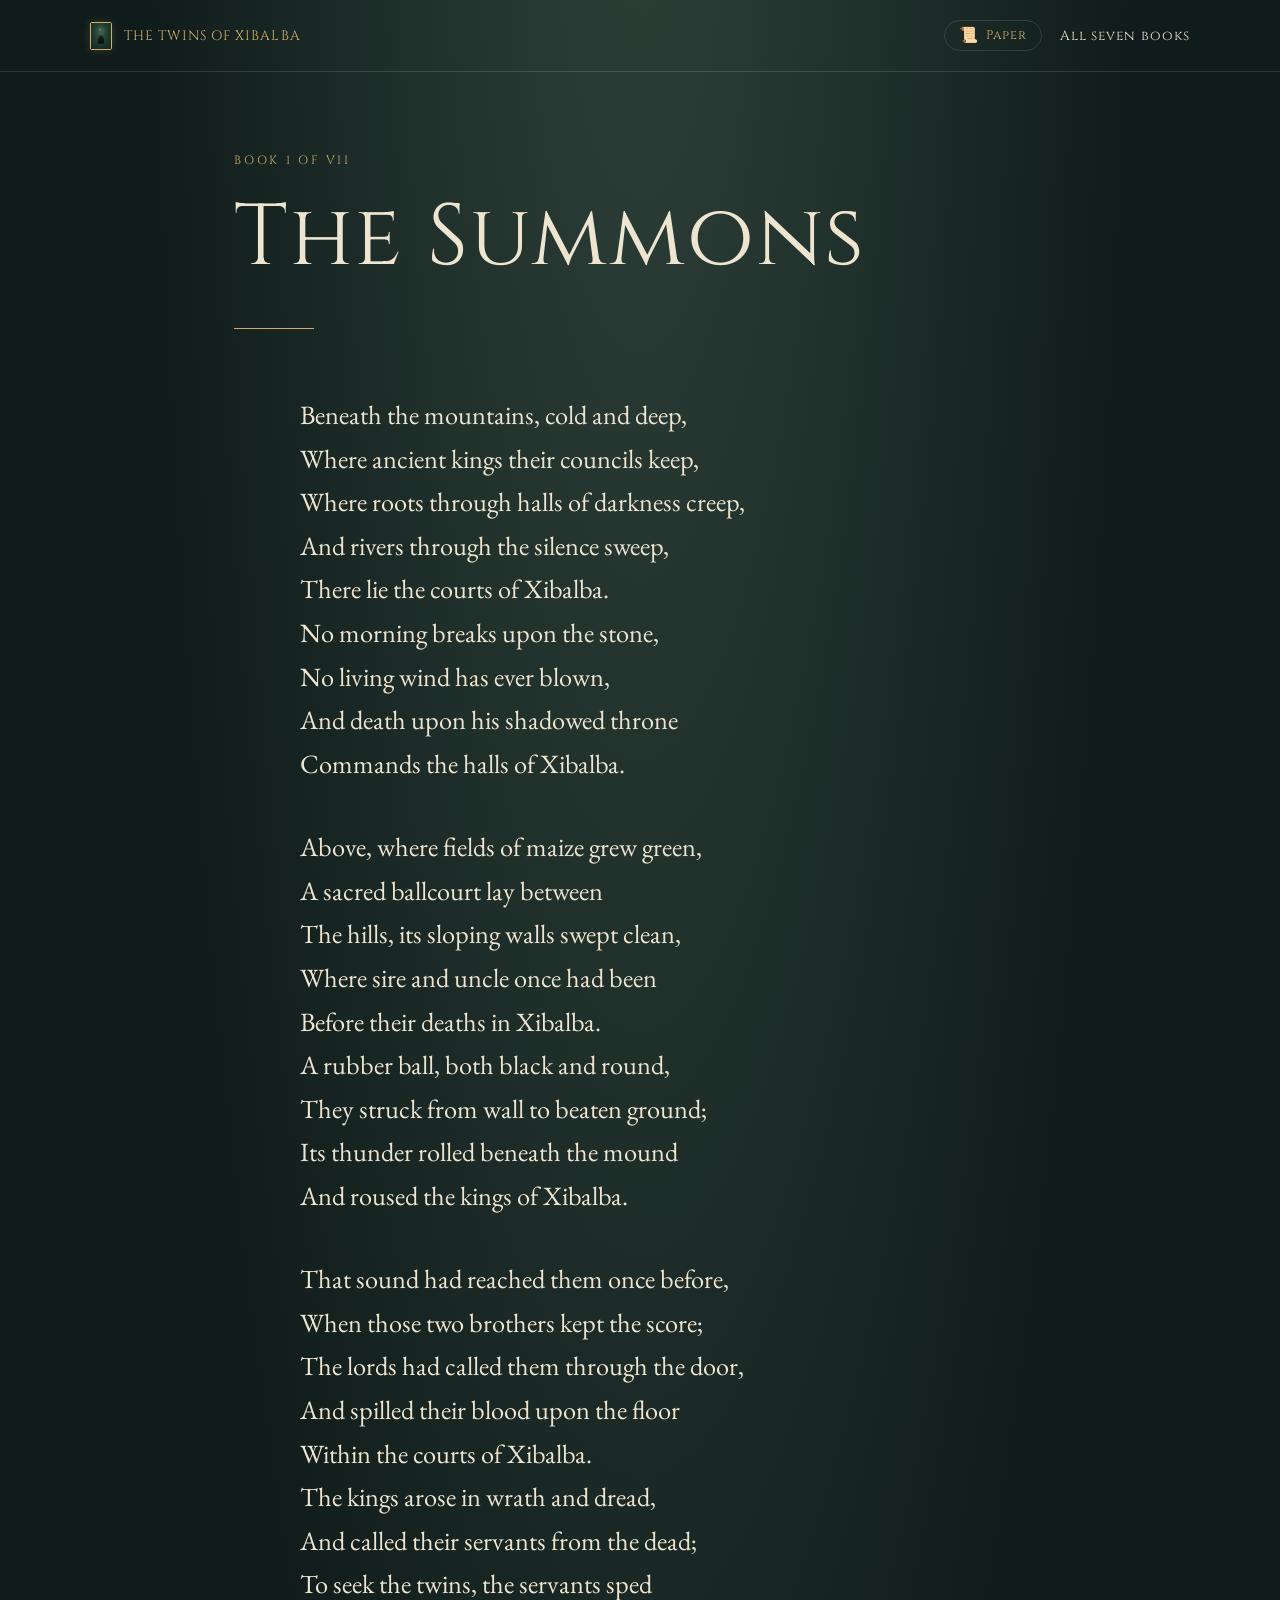
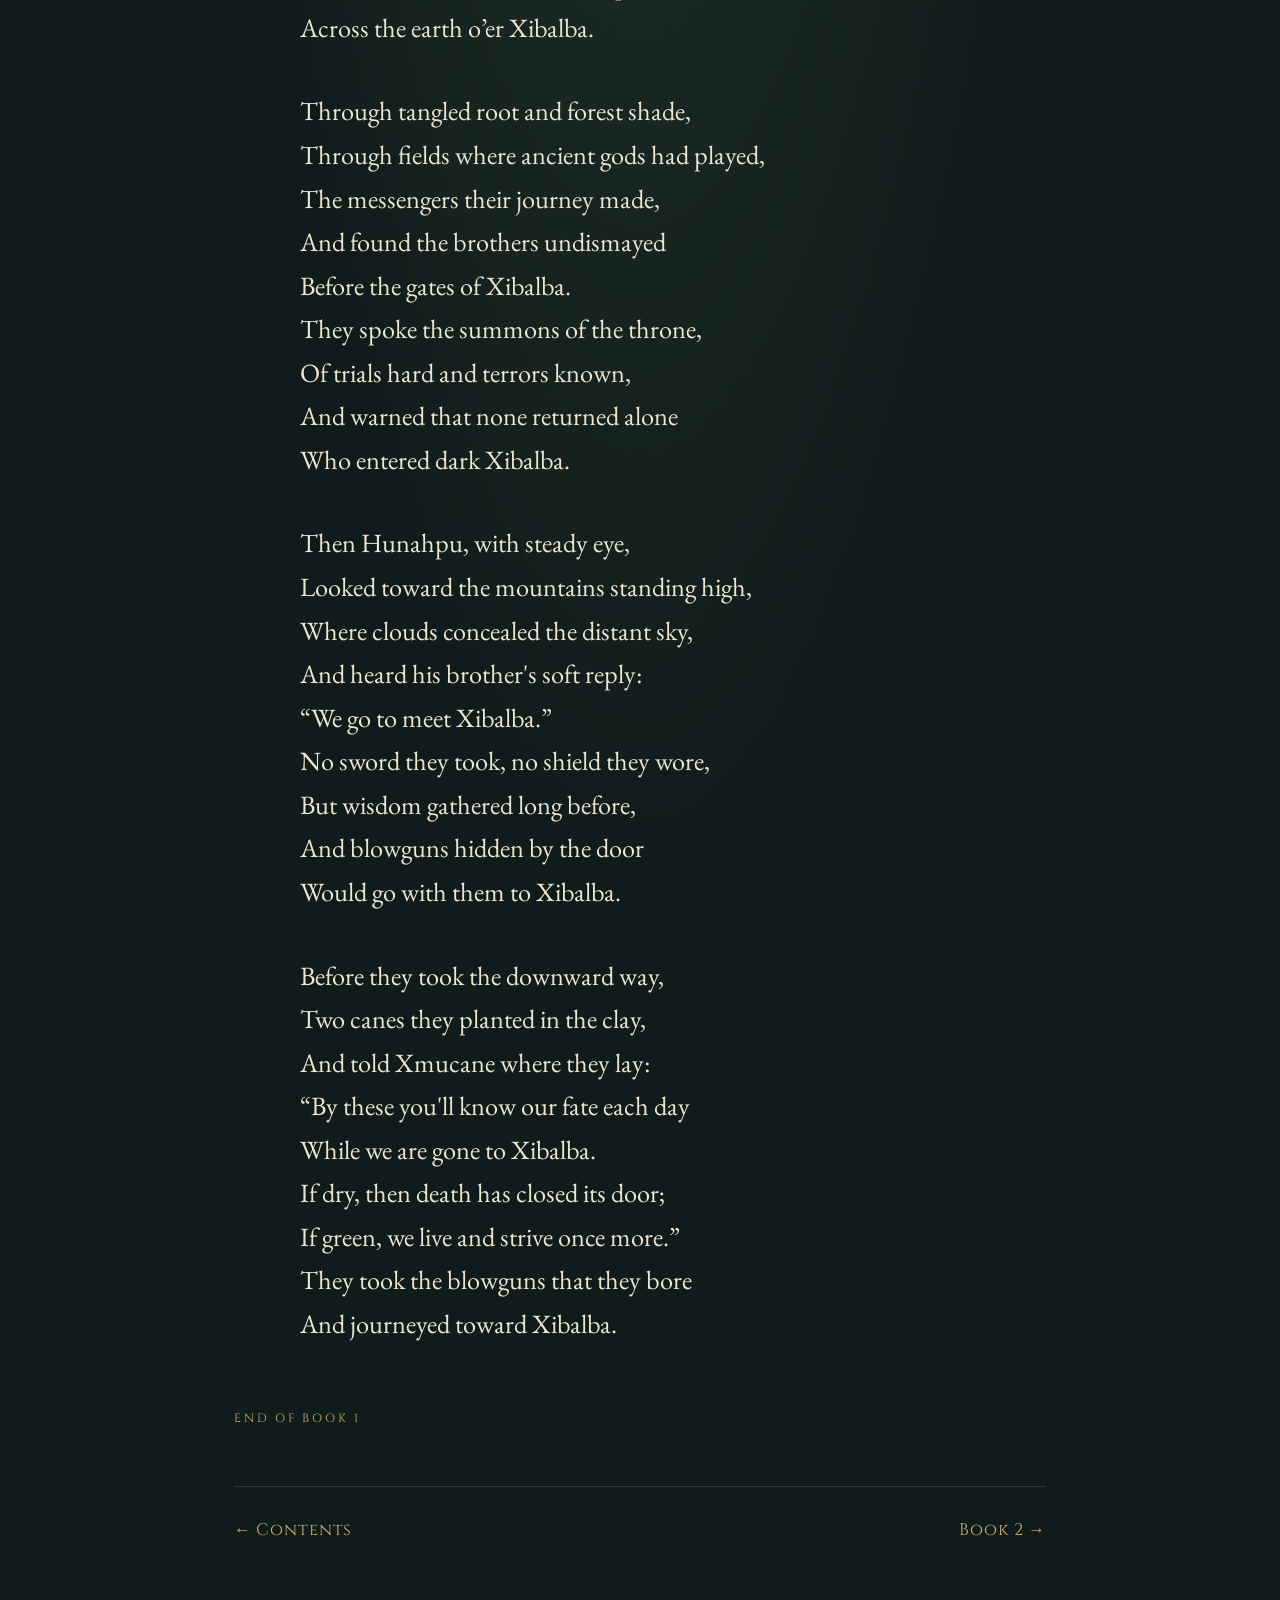
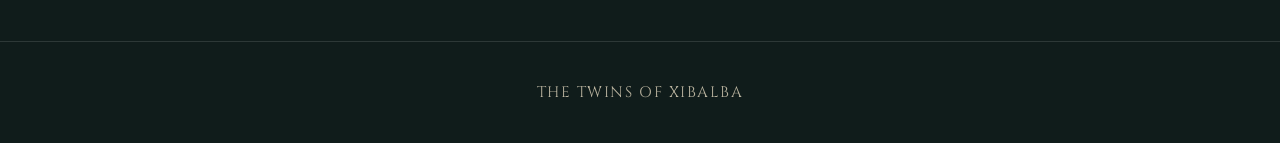
==== commit 20accd98: "Clarify the ballgame and borrowed-head sequence Introduce the sacred ballcourt and its ancestral sta" ====
--- a/book-1.html
+++ b/book-1.html
@@ -49,24 +49,24 @@
 No living wind has ever blown,
 And death upon his shadowed throne
 Commands the halls of Xibalba.</p>
-<p class="stanza">Above, where fields of maize were green,
-And golden sunlight fell between
-The leaves that clothed the valley&#x27;s sheen,
-Two brothers walked, as yet unseen
-By all the kings of Xibalba.
-Their father and his brother, slain,
-Still cried for justice in each vein,
-While far below, in dark domain,
-There stirred the lords of Xibalba.</p>
-<p class="stanza">Upon the court the ball was cast,
-And through the hills its thunder passed,
-And down through caverns deep and vast,
-Till death awoke and held it fast
+<p class="stanza">Above, where fields of maize grew green,
+A sacred ballcourt lay between
+The hills, its sloping walls swept clean,
+Where sire and uncle once had been
+Before their deaths in Xibalba.
+A rubber ball, both black and round,
+They struck from wall to beaten ground;
+Its thunder rolled beneath the mound
+And roused the kings of Xibalba.</p>
+<p class="stanza">That sound had reached them once before,
+When those two brothers kept the score;
+The lords had called them through the door,
+And spilled their blood upon the floor
 Within the courts of Xibalba.
 The kings arose in wrath and dread,
-And called their servants from the dead,
-And bade them seek the twins who tread
-The road above Xibalba.</p>
+And called their servants from the dead;
+To seek the twins, the servants sped
+Across the earth o’er Xibalba.</p>
 <p class="stanza">Through tangled root and forest shade,
 Through fields where ancient gods had played,
 The messengers their journey made,
